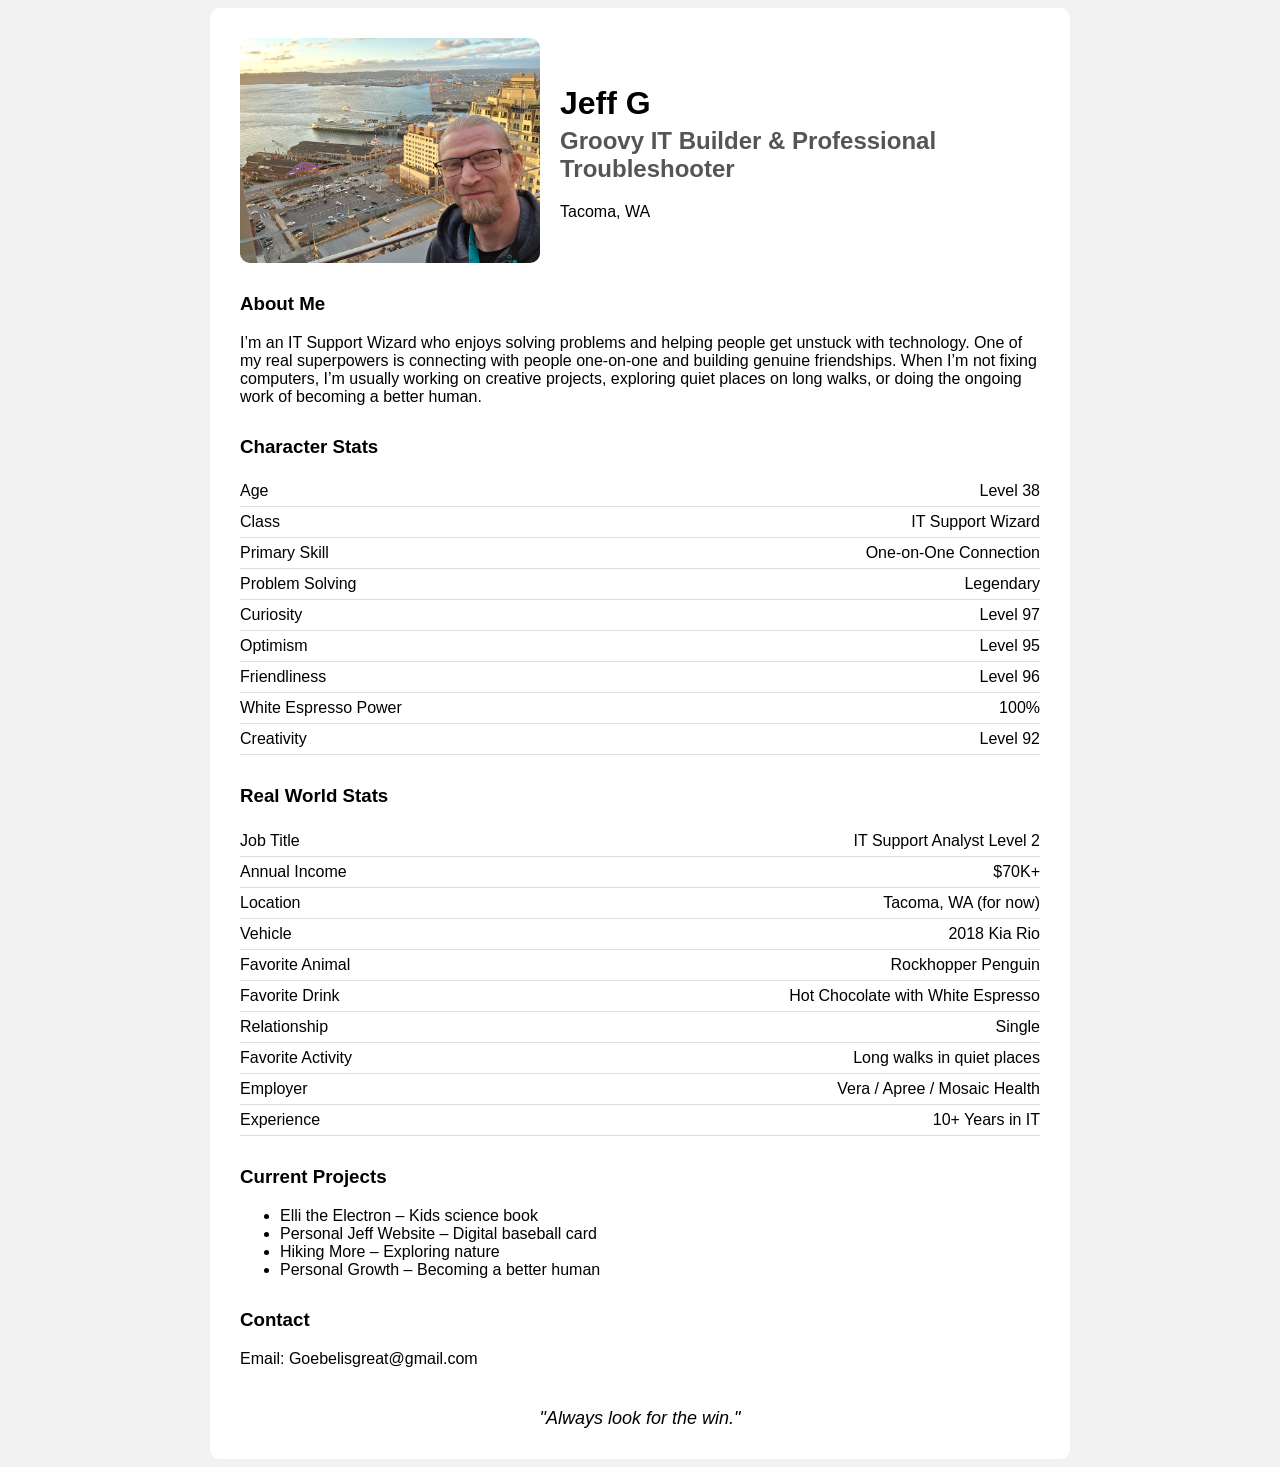
==== index.html @ f3b4740a "Add files via upload" ====
<!DOCTYPE html>
<html>

<head>
<title>Jeff G</title>

<style>

body{
    background-color:#f2f2f2;
    font-family:Arial, sans-serif;
}

.container{
    width:800px;
    margin:auto;
    background:white;
    padding:30px;
    border-radius:10px;
}

.header{
    display:flex;
    align-items:center;
    gap:20px;
}

.header img{
    width:300px;
    border-radius:10px;
}

.section{
    margin-top:30px;
}

.stat{
    display:flex;
    justify-content:space-between;
    border-bottom:1px solid #ddd;
    padding:6px 0;
}

h1{
    margin-bottom:5px;
}

h2{
    margin-top:0;
    color:#555;
}

.motto{
    text-align:center;
    margin-top:40px;
    font-style:italic;
    font-size:18px;
}

</style>
</head>

<body>

<div class="container">

<div class="header">

<img src="jeff.jpg">

<div>
<h1>Jeff G</h1>
<h2>Groovy IT Builder & Professional Troubleshooter</h2>
<p>Tacoma, WA</p>
</div>

</div>

<div class="section">
<h3>About Me</h3>

<p>
I’m an IT Support Wizard who enjoys solving problems and helping people get unstuck with technology.
One of my real superpowers is connecting with people one-on-one and building genuine friendships.
When I’m not fixing computers, I’m usually working on creative projects, exploring quiet places on long walks, or doing the ongoing work of becoming a better human.
</p>

</div>


<div class="section">
<h3>Character Stats</h3>

<div class="stat"><span>Age</span><span>Level 38</span></div>
<div class="stat"><span>Class</span><span>IT Support Wizard</span></div>
<div class="stat"><span>Primary Skill</span><span>One-on-One Connection</span></div>
<div class="stat"><span>Problem Solving</span><span>Legendary</span></div>
<div class="stat"><span>Curiosity</span><span>Level 97</span></div>
<div class="stat"><span>Optimism</span><span>Level 95</span></div>
<div class="stat"><span>Friendliness</span><span>Level 96</span></div>
<div class="stat"><span>White Espresso Power</span><span>100%</span></div>
<div class="stat"><span>Creativity</span><span>Level 92</span></div>

</div>


<div class="section">
<h3>Real World Stats</h3>

<div class="stat"><span>Job Title</span><span>IT Support Analyst Level 2</span></div>
<div class="stat"><span>Annual Income</span><span>$70K+</span></div>
<div class="stat"><span>Location</span><span>Tacoma, WA (for now)</span></div>
<div class="stat"><span>Vehicle</span><span>2018 Kia Rio</span></div>
<div class="stat"><span>Favorite Animal</span><span>Rockhopper Penguin</span></div>
<div class="stat"><span>Favorite Drink</span><span>Hot Chocolate with White Espresso</span></div>
<div class="stat"><span>Relationship</span><span>Single</span></div>
<div class="stat"><span>Favorite Activity</span><span>Long walks in quiet places</span></div>
<div class="stat"><span>Employer</span><span>Vera / Apree / Mosaic Health</span></div>
<div class="stat"><span>Experience</span><span>10+ Years in IT</span></div>

</div>


<div class="section">
<h3>Current Projects</h3>

<ul>
<li>Elli the Electron – Kids science book</li>
<li>Personal Jeff Website – Digital baseball card</li>
<li>Hiking More – Exploring nature</li>
<li>Personal Growth – Becoming a better human</li>
</ul>

</div>


<div class="section">
<h3>Contact</h3>

<p>Email: Goebelisgreat@gmail.com</p>

</div>


<div class="motto">
"Always look for the win."
</div>

</div>

</body>
</html>
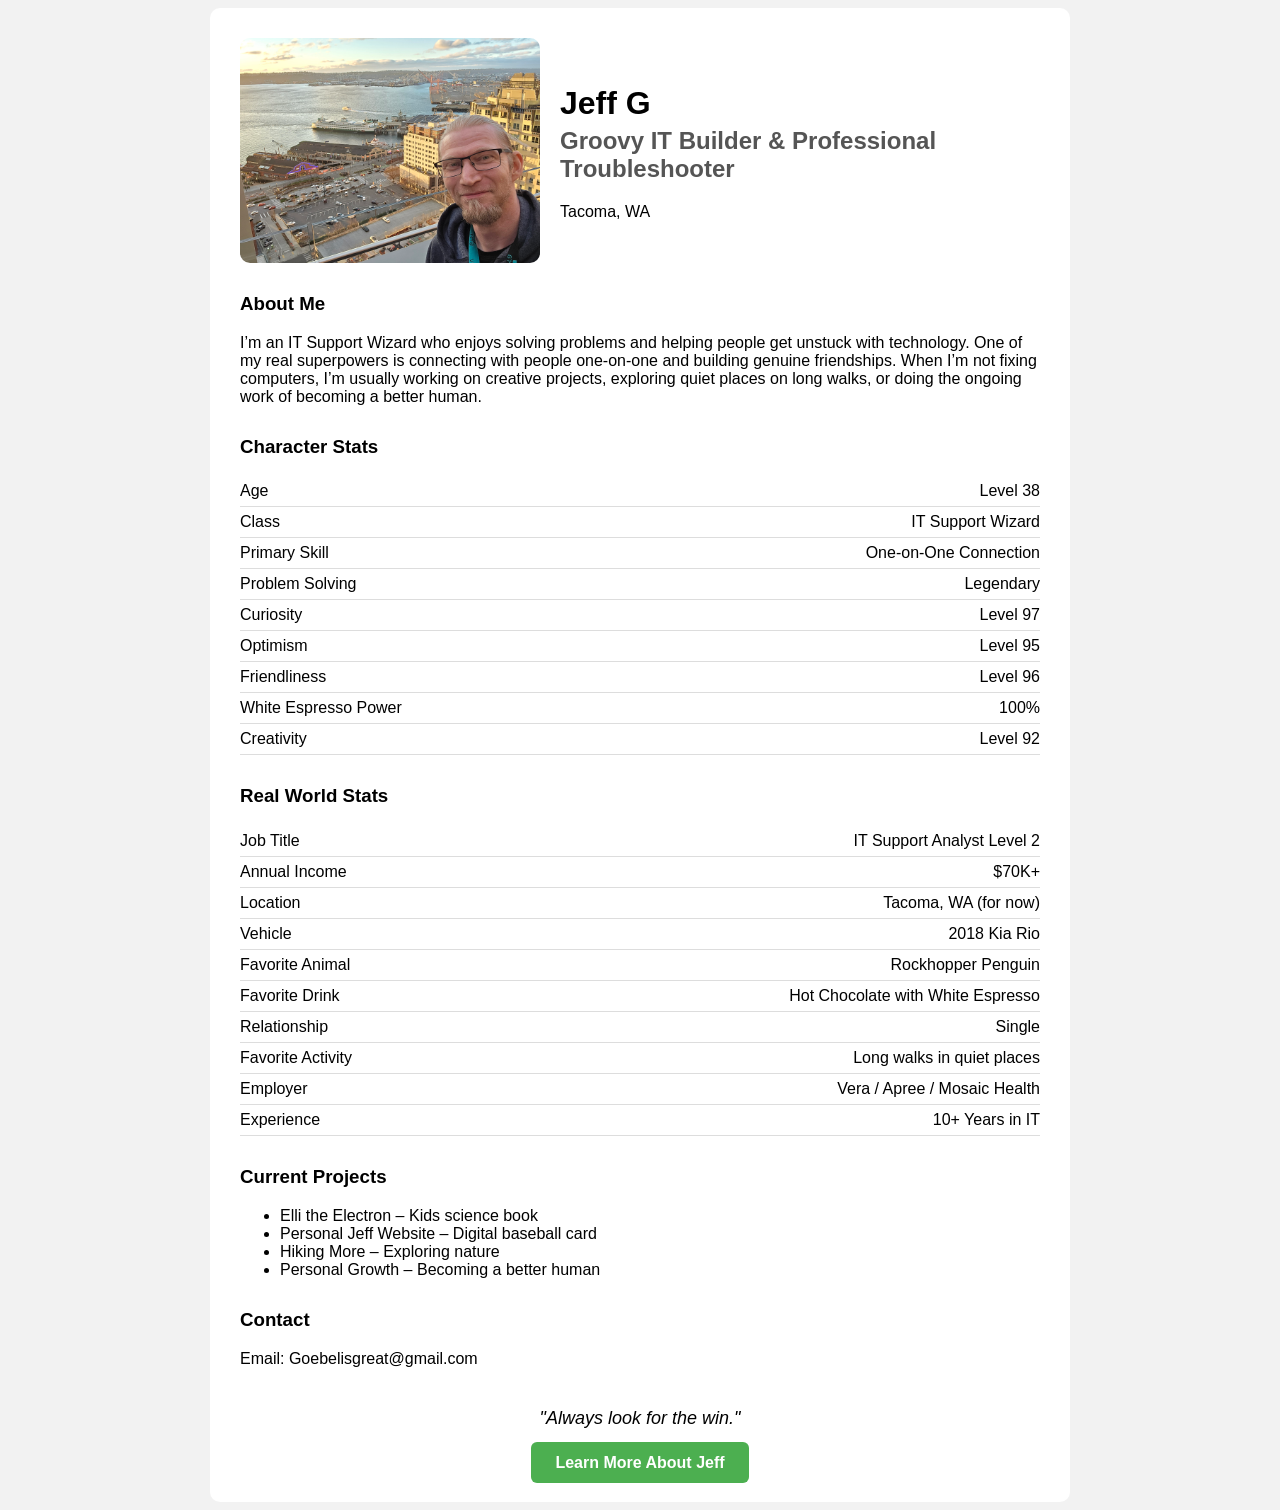
==== commit aafdc580: "Update index.html adding click to page 2" ====
--- a/index.html
+++ b/index.html
@@ -146,7 +146,20 @@
 "Always look for the win."
 </div>
 
+<div style="text-align:center; margin-top:25px;">
+<a href="page2.html" style="
+    background-color:#4CAF50;
+    color:white;
+    padding:12px 24px;
+    text-decoration:none;
+    border-radius:6px;
+    font-weight:bold;
+">
+Learn More About Jeff
+</a>
+</div>    
+    
 </div>
 
 </body>
-</html>+</html>
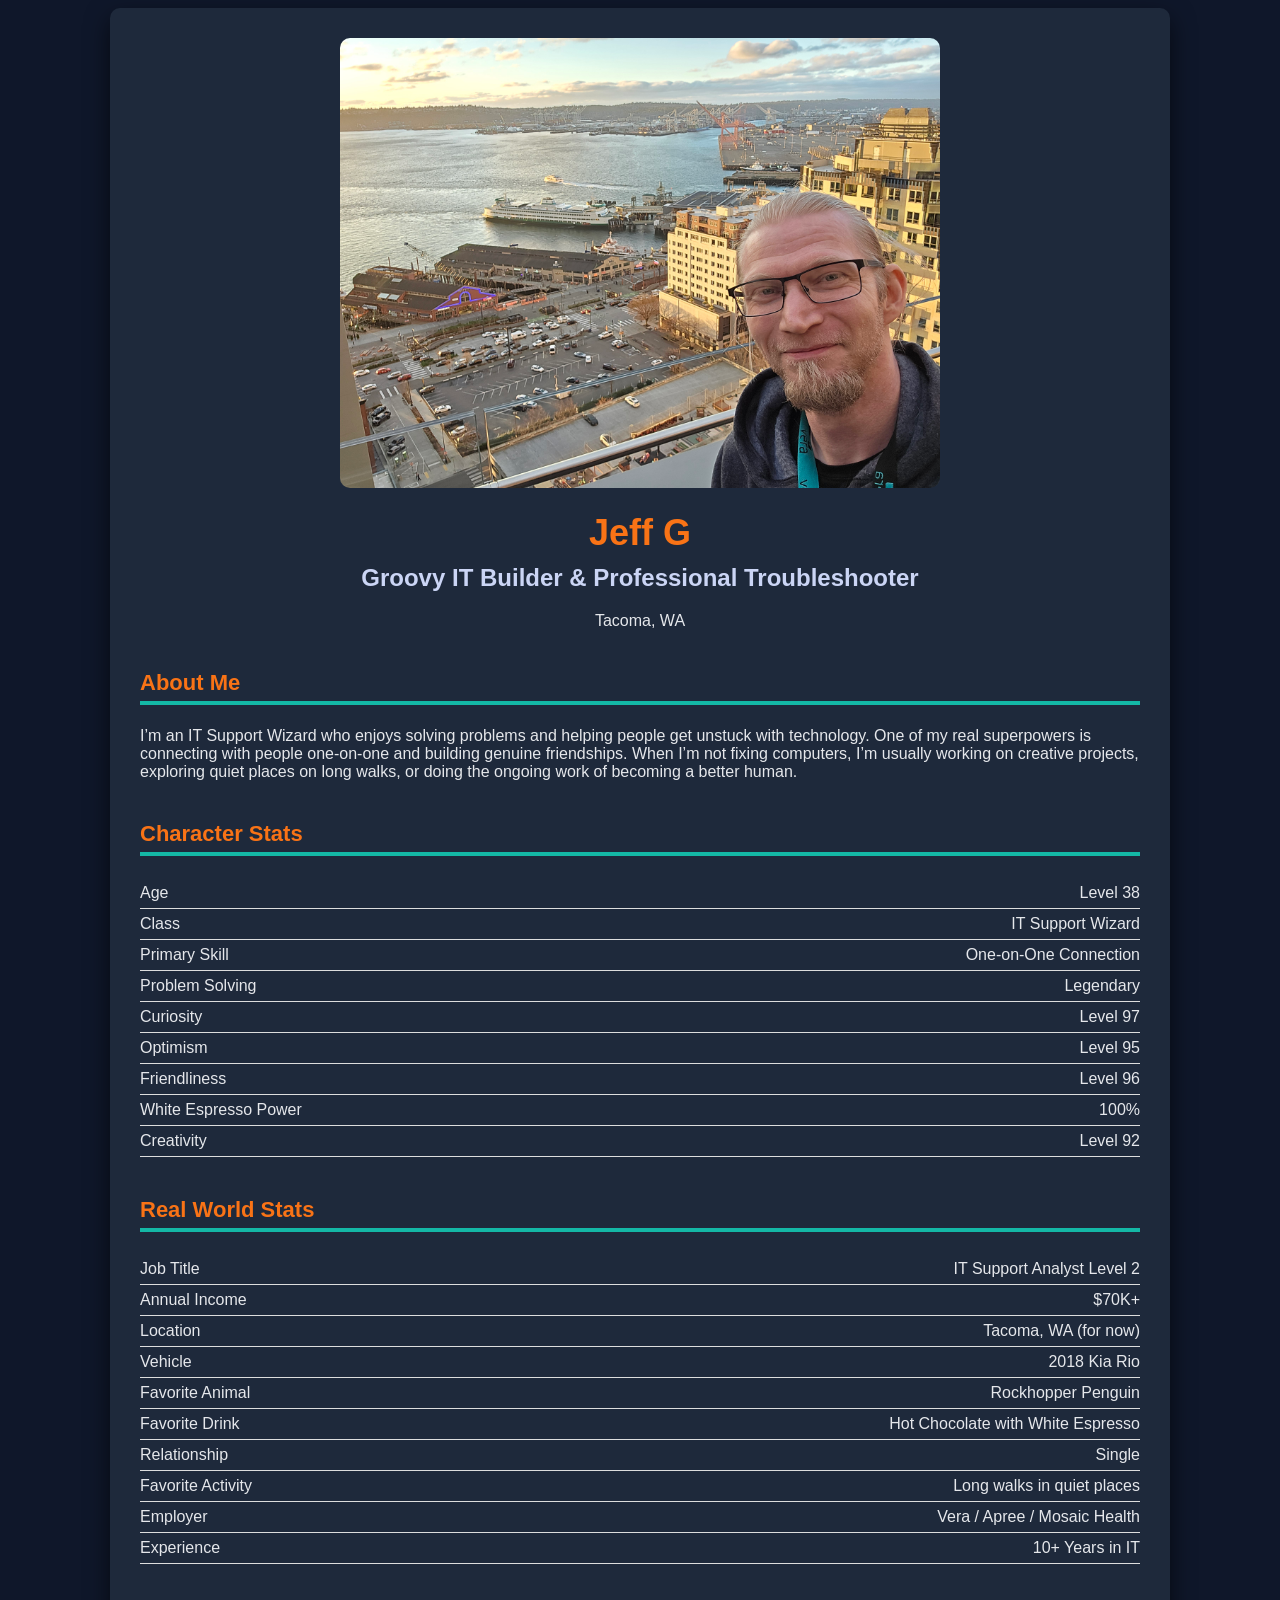
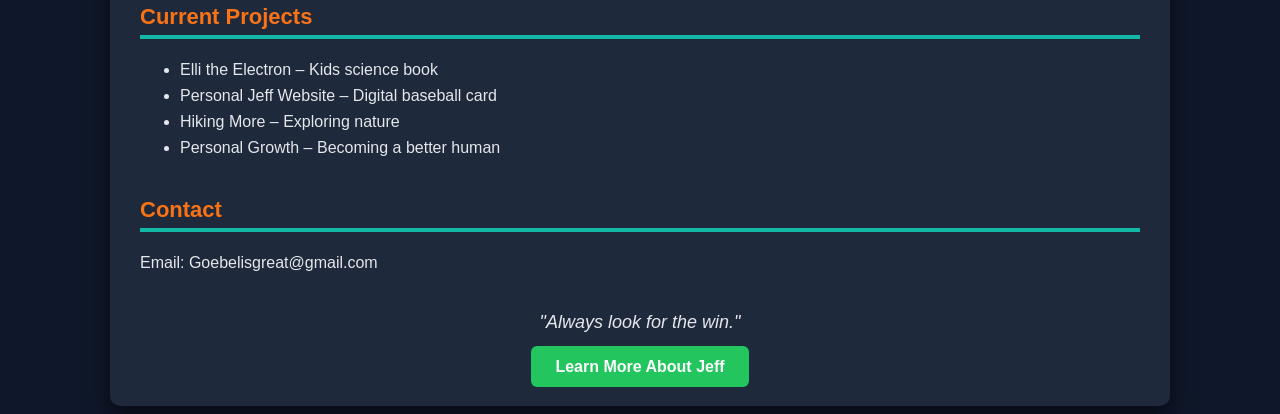
==== commit dbd3c5b6: "Add files via upload Whole new website  Updated colors and format add another photo and a CSS file" ====
--- a/index.html
+++ b/index.html
@@ -4,60 +4,8 @@
 <head>
 <title>Jeff G</title>
 
-<style>
+<link rel="stylesheet" href="style.css">
 
-body{
-    background-color:#f2f2f2;
-    font-family:Arial, sans-serif;
-}
-
-.container{
-    width:800px;
-    margin:auto;
-    background:white;
-    padding:30px;
-    border-radius:10px;
-}
-
-.header{
-    display:flex;
-    align-items:center;
-    gap:20px;
-}
-
-.header img{
-    width:300px;
-    border-radius:10px;
-}
-
-.section{
-    margin-top:30px;
-}
-
-.stat{
-    display:flex;
-    justify-content:space-between;
-    border-bottom:1px solid #ddd;
-    padding:6px 0;
-}
-
-h1{
-    margin-bottom:5px;
-}
-
-h2{
-    margin-top:0;
-    color:#555;
-}
-
-.motto{
-    text-align:center;
-    margin-top:40px;
-    font-style:italic;
-    font-size:18px;
-}
-
-</style>
 </head>
 
 <body>
@@ -148,7 +96,7 @@
 
 <div style="text-align:center; margin-top:25px;">
 <a href="page2.html" style="
-    background-color:#4CAF50;
+    background-color:#22c55e;
     color:white;
     padding:12px 24px;
     text-decoration:none;
@@ -162,4 +110,4 @@
 </div>
 
 </body>
-</html>
+</html>
--- a/style.css
+++ b/style.css
@@ -0,0 +1,83 @@
+body{
+    background-color:#0f172a;
+    font-family:Arial, sans-serif;
+}
+
+.container{
+    max-width:1000px;
+    width:90%;
+    margin:auto;
+    background:#1e293b;
+    padding:30px;
+    border-radius:10px;
+    box-shadow:0 10px 25px rgba(0,0,0,0.6);
+    color:#e5e7eb;
+}
+
+.header{
+    text-align:center;
+    align-items:center;
+    gap:20px;
+}
+
+.header img{
+    width:600px;
+    max-width:100%;
+    border-radius:10px;
+    display:block;
+    margin:0 auto 20px auto;
+}
+
+.section{
+    margin-top:40px;
+}
+
+.stat{
+    display:flex;
+    justify-content:space-between;
+    border-bottom:1px solid #ddd;
+    padding:6px 0;
+}
+
+h1 {
+    text-align: center;
+    margin-bottom: 10px;
+    color:#f97316;
+    font-size:36px;
+}
+
+h2{
+    margin-top:0;
+    color:#cbd5f5;
+}
+
+h3{
+    color:#f97316;
+    border-bottom:4px solid #14b8a6;
+    padding-bottom:5px;
+    font-size:22px;
+}
+
+li b{
+    font-size:16px;
+    color:#eab308;
+}
+
+li{
+    margin-bottom:8px;
+}
+
+.profile-photo{
+    width:500px;
+    max-width:100%;
+    display:block;
+    margin:20px auto;
+    border-radius:10px;
+}
+
+.motto{
+    text-align:center;
+    margin-top:40px;
+    font-style:italic;
+    font-size:18px;
+}
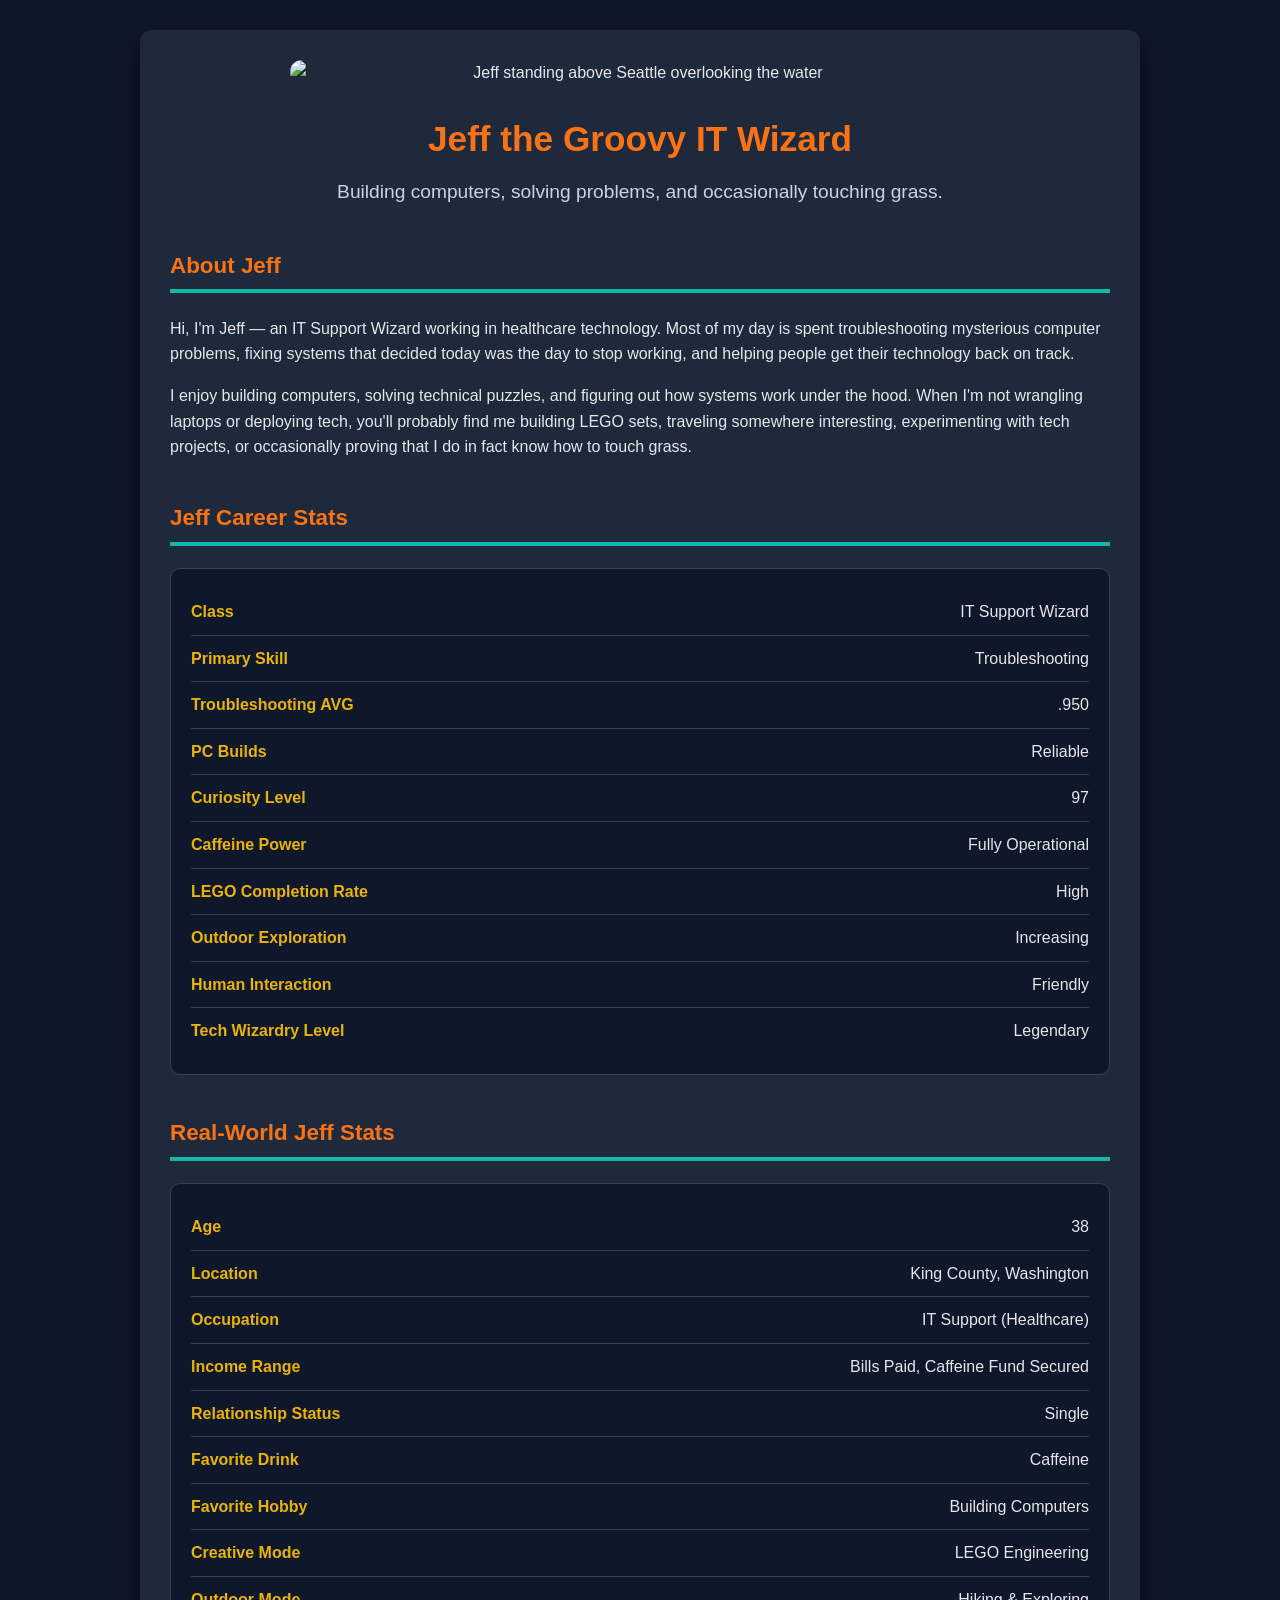
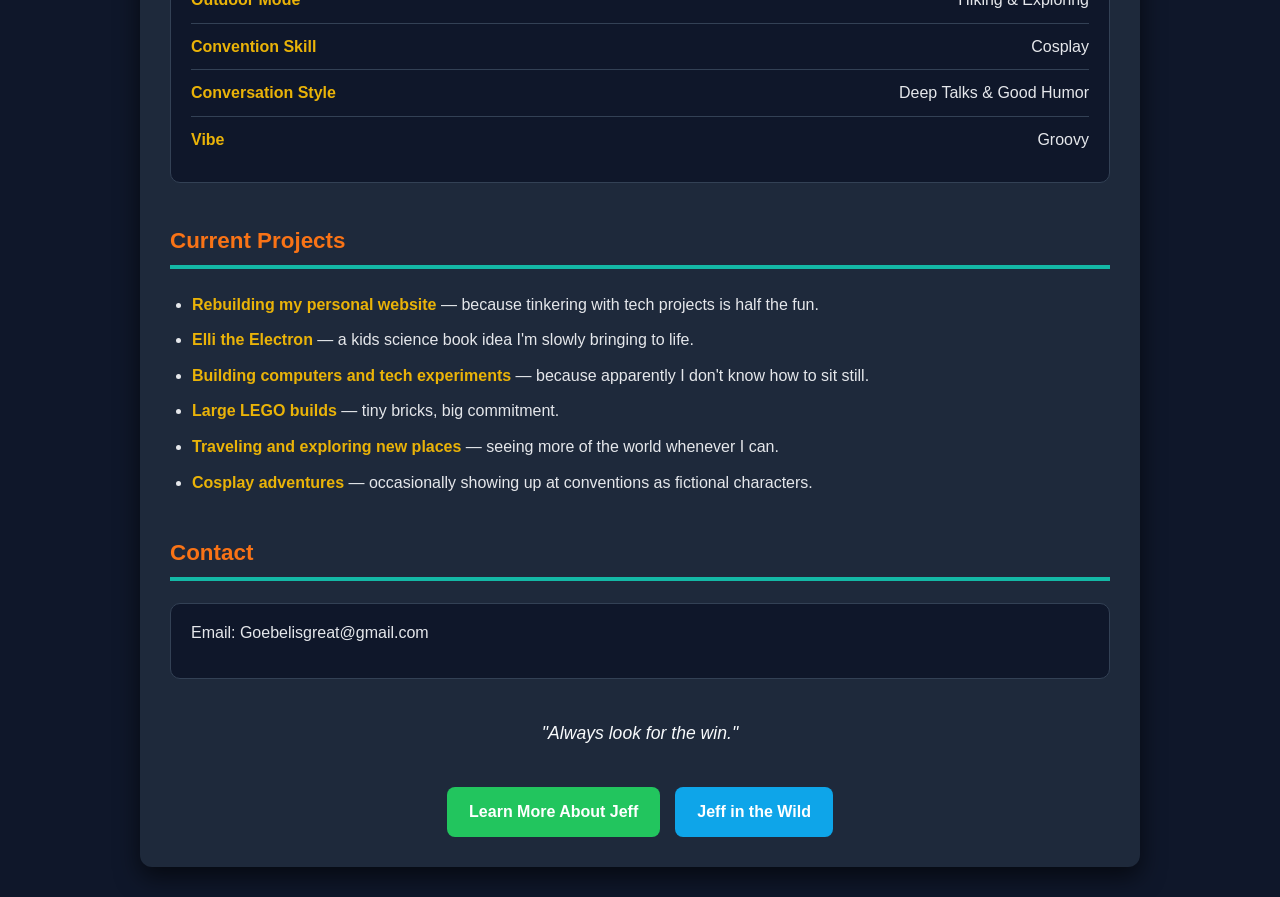
==== commit e6e5defa: "Add files via upload" ====
--- a/index.html
+++ b/index.html
@@ -1,113 +1,184 @@
 <!DOCTYPE html>
-<html>
-
+<html lang="en">
 <head>
-<title>Jeff G</title>
-
-<link rel="stylesheet" href="style.css">
-
+    <meta charset="UTF-8">
+    <meta name="viewport" content="width=device-width, initial-scale=1.0">
+    <title>About Jeff</title>
+    <link rel="stylesheet" href="style.css">
 </head>
-
 <body>
 
-<div class="container">
+    <div class="container">
 
-<div class="header">
+        <div class="header">
+            <img src="jeff.jpg" alt="Jeff standing above Seattle overlooking the water" class="hero-photo">
 
-<img src="jeff.jpg">
+            <h1>Jeff the Groovy IT Wizard</h1>
+            <h2>Building computers, solving problems, and occasionally touching grass.</h2>
+        </div>
 
-<div>
-<h1>Jeff G</h1>
-<h2>Groovy IT Builder & Professional Troubleshooter</h2>
-<p>Tacoma, WA</p>
-</div>
+        <div class="section">
+            <h3>About Jeff</h3>
+            <p>
+                Hi, I'm Jeff — an IT Support Wizard working in healthcare technology. Most of my day is spent troubleshooting mysterious computer problems, fixing systems that decided today was the day to stop working, and helping people get their technology back on track.
+            </p>
+            <p>
+                I enjoy building computers, solving technical puzzles, and figuring out how systems work under the hood. When I'm not wrangling laptops or deploying tech, you'll probably find me building LEGO sets, traveling somewhere interesting, experimenting with tech projects, or occasionally proving that I do in fact know how to touch grass.
+            </p>
+        </div>
+
+        <div class="section">
+            <h3>Jeff Career Stats</h3>
+
+            <div class="stats-box">
+                <div class="stat">
+                    <span class="stat-label">Class</span>
+                    <span class="stat-value">IT Support Wizard</span>
+                </div>
+
+                <div class="stat">
+                    <span class="stat-label">Primary Skill</span>
+                    <span class="stat-value">Troubleshooting</span>
+                </div>
+
+                <div class="stat">
+                    <span class="stat-label">Troubleshooting AVG</span>
+                    <span class="stat-value">.950</span>
+                </div>
+
+                <div class="stat">
+                    <span class="stat-label">PC Builds</span>
+                    <span class="stat-value">Reliable</span>
+                </div>
+
+                <div class="stat">
+                    <span class="stat-label">Curiosity Level</span>
+                    <span class="stat-value">97</span>
+                </div>
+
+                <div class="stat">
+                    <span class="stat-label">Caffeine Power</span>
+                    <span class="stat-value">Fully Operational</span>
+                </div>
+
+                <div class="stat">
+                    <span class="stat-label">LEGO Completion Rate</span>
+                    <span class="stat-value">High</span>
+                </div>
+
+                <div class="stat">
+                    <span class="stat-label">Outdoor Exploration</span>
+                    <span class="stat-value">Increasing</span>
+                </div>
+
+                <div class="stat">
+                    <span class="stat-label">Human Interaction</span>
+                    <span class="stat-value">Friendly</span>
+                </div>
+
+                <div class="stat">
+                    <span class="stat-label">Tech Wizardry Level</span>
+                    <span class="stat-value">Legendary</span>
+                </div>
+            </div>
+        </div>
+
+<div class="section">
+    <h3>Real-World Jeff Stats</h3>
+
+    <div class="stats-box">
+
+    <div class="stat">
+        <span class="stat-label">Age</span>
+        <span class="stat-value">38</span>
+    </div>
+
+    <div class="stat">
+        <span class="stat-label">Location</span>
+        <span class="stat-value">King County, Washington</span>
+    </div>
+
+    <div class="stat">
+        <span class="stat-label">Occupation</span>
+        <span class="stat-value">IT Support (Healthcare)</span>
+    </div>
+
+    <div class="stat">
+        <span class="stat-label">Income Range</span>
+        <span class="stat-value">Bills Paid, Caffeine Fund Secured</span>
+    </div>
+
+    <div class="stat">
+        <span class="stat-label">Relationship Status</span>
+        <span class="stat-value">Single</span>
+    </div>
+
+    <div class="stat">
+        <span class="stat-label">Favorite Drink</span>
+        <span class="stat-value">Caffeine</span>
+    </div>
+
+    <div class="stat">
+        <span class="stat-label">Favorite Hobby</span>
+        <span class="stat-value">Building Computers</span>
+    </div>
+
+    <div class="stat">
+        <span class="stat-label">Creative Mode</span>
+        <span class="stat-value">LEGO Engineering</span>
+    </div>
+
+    <div class="stat">
+        <span class="stat-label">Outdoor Mode</span>
+        <span class="stat-value">Hiking & Exploring</span>
+    </div>
+
+    <div class="stat">
+        <span class="stat-label">Convention Skill</span>
+        <span class="stat-value">Cosplay</span>
+    </div>
+
+    <div class="stat">
+        <span class="stat-label">Conversation Style</span>
+        <span class="stat-value">Deep Talks & Good Humor</span>
+    </div>
+
+    <div class="stat">
+        <span class="stat-label">Vibe</span>
+        <span class="stat-value">Groovy</span>
+    </div>
 
 </div>
+</div>
+        <div class="section">
+            <h3>Current Projects</h3>
+            <ul>
+                <li><b>Rebuilding my personal website</b> — because tinkering with tech projects is half the fun.</li>
+                <li><b>Elli the Electron</b> — a kids science book idea I'm slowly bringing to life.</li>
+                <li><b>Building computers and tech experiments</b> — because apparently I don't know how to sit still.</li>
+                <li><b>Large LEGO builds</b> — tiny bricks, big commitment.</li>
+                <li><b>Traveling and exploring new places</b> — seeing more of the world whenever I can.</li>
+                <li><b>Cosplay adventures</b> — occasionally showing up at conventions as fictional characters.</li>
+            </ul>
+        </div>
 
-<div class="section">
-<h3>About Me</h3>
+        <div class="section">
+            <h3>Contact</h3>
+            <div class="contact-box">
+                <p>Email: Goebelisgreat@gmail.com</p>
+            </div>
+        </div>
 
-<p>
-I’m an IT Support Wizard who enjoys solving problems and helping people get unstuck with technology.
-One of my real superpowers is connecting with people one-on-one and building genuine friendships.
-When I’m not fixing computers, I’m usually working on creative projects, exploring quiet places on long walks, or doing the ongoing work of becoming a better human.
-</p>
+        <div class="motto">
+            "Always look for the win."
+        </div>
 
-</div>
+        <div class="bottom-nav">
+            <a href="wizardry.html" class="nav-button">Learn More About Jeff</a>
+            <a href="wild.html" class="nav-button alt">Jeff in the Wild</a>
+        </div>
 
-
-<div class="section">
-<h3>Character Stats</h3>
-
-<div class="stat"><span>Age</span><span>Level 38</span></div>
-<div class="stat"><span>Class</span><span>IT Support Wizard</span></div>
-<div class="stat"><span>Primary Skill</span><span>One-on-One Connection</span></div>
-<div class="stat"><span>Problem Solving</span><span>Legendary</span></div>
-<div class="stat"><span>Curiosity</span><span>Level 97</span></div>
-<div class="stat"><span>Optimism</span><span>Level 95</span></div>
-<div class="stat"><span>Friendliness</span><span>Level 96</span></div>
-<div class="stat"><span>White Espresso Power</span><span>100%</span></div>
-<div class="stat"><span>Creativity</span><span>Level 92</span></div>
-
-</div>
-
-
-<div class="section">
-<h3>Real World Stats</h3>
-
-<div class="stat"><span>Job Title</span><span>IT Support Analyst Level 2</span></div>
-<div class="stat"><span>Annual Income</span><span>$70K+</span></div>
-<div class="stat"><span>Location</span><span>Tacoma, WA (for now)</span></div>
-<div class="stat"><span>Vehicle</span><span>2018 Kia Rio</span></div>
-<div class="stat"><span>Favorite Animal</span><span>Rockhopper Penguin</span></div>
-<div class="stat"><span>Favorite Drink</span><span>Hot Chocolate with White Espresso</span></div>
-<div class="stat"><span>Relationship</span><span>Single</span></div>
-<div class="stat"><span>Favorite Activity</span><span>Long walks in quiet places</span></div>
-<div class="stat"><span>Employer</span><span>Vera / Apree / Mosaic Health</span></div>
-<div class="stat"><span>Experience</span><span>10+ Years in IT</span></div>
-
-</div>
-
-
-<div class="section">
-<h3>Current Projects</h3>
-
-<ul>
-<li>Elli the Electron – Kids science book</li>
-<li>Personal Jeff Website – Digital baseball card</li>
-<li>Hiking More – Exploring nature</li>
-<li>Personal Growth – Becoming a better human</li>
-</ul>
-
-</div>
-
-
-<div class="section">
-<h3>Contact</h3>
-
-<p>Email: Goebelisgreat@gmail.com</p>
-
-</div>
-
-
-<div class="motto">
-"Always look for the win."
-</div>
-
-<div style="text-align:center; margin-top:25px;">
-<a href="page2.html" style="
-    background-color:#22c55e;
-    color:white;
-    padding:12px 24px;
-    text-decoration:none;
-    border-radius:6px;
-    font-weight:bold;
-">
-Learn More About Jeff
-</a>
-</div>    
-    
-</div>
+    </div>
 
 </body>
 </html>
--- a/style.css
+++ b/style.css
@@ -1,83 +1,325 @@
-body{
-    background-color:#0f172a;
-    font-family:Arial, sans-serif;
-}
-
-.container{
-    max-width:1000px;
-    width:90%;
-    margin:auto;
-    background:#1e293b;
-    padding:30px;
-    border-radius:10px;
-    box-shadow:0 10px 25px rgba(0,0,0,0.6);
-    color:#e5e7eb;
-}
-
-.header{
-    text-align:center;
-    align-items:center;
-    gap:20px;
-}
-
-.header img{
-    width:600px;
-    max-width:100%;
-    border-radius:10px;
-    display:block;
-    margin:0 auto 20px auto;
-}
-
-.section{
-    margin-top:40px;
-}
-
-.stat{
-    display:flex;
-    justify-content:space-between;
-    border-bottom:1px solid #ddd;
-    padding:6px 0;
-}
+/* =========================
+   GLOBAL / SITE-WIDE STYLES
+========================= */
+
+* {
+    box-sizing: border-box;
+}
+
+body {
+    margin: 0;
+    background-color: #0f172a;
+    color: #e5e7eb;
+    font-family: Arial, sans-serif;
+    line-height: 1.6;
+}
+
+.container {
+    max-width: 1000px;
+    width: 90%;
+    margin: 30px auto;
+    background: #1e293b;
+    padding: 30px;
+    border-radius: 12px;
+    box-shadow: 0 10px 25px rgba(0, 0, 0, 0.6);
+}
+
+/* =========================
+   HEADERS / TEXT
+========================= */
 
 h1 {
     text-align: center;
+    margin: 20px 0 10px;
+    color: #f97316;
+    font-size: 2.2rem;
+}
+
+h2 {
+    text-align: center;
+    margin-top: 0;
+    margin-bottom: 20px;
+    color: #cbd5e1;
+    font-size: 1.2rem;
+    font-weight: normal;
+}
+
+h3 {
+    color: #f97316;
+    border-bottom: 4px solid #14b8a6;
+    padding-bottom: 6px;
+    font-size: 1.4rem;
+    margin-top: 0;
+}
+
+p {
+    margin-top: 0;
+}
+
+.section {
+    margin-top: 40px;
+}
+
+.intro-text {
+    text-align: center;
+    max-width: 800px;
+    margin: 0 auto 20px;
+    color: #dbe4ee;
+}
+
+/* =========================
+   HERO / MAIN PHOTO
+========================= */
+
+.header {
+    text-align: center;
+}
+
+.hero-photo {
+    width: 100%;
+    max-width: 700px;
+    display: block;
+    margin: 0 auto 25px;
+    border-radius: 12px;
+}
+
+.profile-photo {
+    width: 100%;
+    max-width: 500px;
+    display: block;
+    margin: 20px auto;
+    border-radius: 12px;
+}
+
+/* =========================
+   LINKS
+========================= */
+
+a {
+    color: #93c5fd;
+}
+
+a:hover {
+    color: #f97316;
+}
+
+/* =========================
+   JEFF CAREER STATS
+========================= */
+
+.stats-box {
+    background: #0f172a;
+    border: 1px solid #334155;
+    border-radius: 10px;
+    padding: 20px;
+    margin-top: 20px;
+}
+
+.stat {
+    display: flex;
+    justify-content: space-between;
+    gap: 20px;
+    border-bottom: 1px solid #334155;
+    padding: 10px 0;
+}
+
+.stat:last-child {
+    border-bottom: none;
+}
+
+.stat-label {
+    font-weight: bold;
+    color: #eab308;
+}
+
+.stat-value {
+    text-align: right;
+    color: #e5e7eb;
+}
+
+/* =========================
+   LISTS
+========================= */
+
+ul {
+    padding-left: 22px;
+    margin-bottom: 0;
+}
+
+li {
     margin-bottom: 10px;
-    color:#f97316;
-    font-size:36px;
-}
-
-h2{
-    margin-top:0;
-    color:#cbd5f5;
-}
-
-h3{
-    color:#f97316;
-    border-bottom:4px solid #14b8a6;
-    padding-bottom:5px;
-    font-size:22px;
-}
-
-li b{
-    font-size:16px;
-    color:#eab308;
-}
-
-li{
-    margin-bottom:8px;
-}
-
-.profile-photo{
-    width:500px;
-    max-width:100%;
-    display:block;
-    margin:20px auto;
-    border-radius:10px;
-}
-
-.motto{
-    text-align:center;
-    margin-top:40px;
-    font-style:italic;
-    font-size:18px;
+}
+
+li b {
+    color: #eab308;
+}
+
+/* =========================
+   MOTTO / CLOSER
+========================= */
+
+.motto,
+.closer {
+    text-align: center;
+    margin-top: 40px;
+}
+
+.motto {
+    font-style: italic;
+    font-size: 1.1rem;
+    color: #f8fafc;
+}
+
+.closer p {
+    margin-bottom: 12px;
+}
+
+/* =========================
+   BOTTOM NAVIGATION
+========================= */
+
+.bottom-nav {
+    display: flex;
+    justify-content: center;
+    flex-wrap: wrap;
+    gap: 15px;
+    margin-top: 40px;
+}
+
+.nav-button {
+    display: inline-block;
+    background-color: #22c55e;
+    color: white;
+    padding: 12px 22px;
+    text-decoration: none;
+    border-radius: 8px;
+    font-weight: bold;
+    transition: background-color 0.2s ease, transform 0.2s ease;
+}
+
+.nav-button:hover {
+    background-color: #16a34a;
+    color: white;
+    transform: translateY(-2px);
+}
+
+/* Optional alternate button color */
+.nav-button.alt {
+    background-color: #0ea5e9;
+}
+
+.nav-button.alt:hover {
+    background-color: #0284c7;
+}
+
+/* =========================
+   GALLERY PAGE
+========================= */
+
+.gallery-section {
+    margin-top: 40px;
+}
+
+.gallery-grid {
+    display: grid;
+    grid-template-columns: repeat(auto-fit, minmax(220px, 1fr));
+    gap: 20px;
+    margin-top: 20px;
+}
+
+.gallery-item {
+    background: #0f172a;
+    border: 1px solid #334155;
+    border-radius: 10px;
+    overflow: hidden;
+    box-shadow: 0 6px 18px rgba(0, 0, 0, 0.35);
+}
+
+.gallery-item img {
+    width: 100%;
+    height: 350px;
+    object-fit: cover;
+    display: block;
+}
+
+.gallery-caption {
+    padding: 12px;
+    font-size: 0.95rem;
+    color: #dbe4ee;
+    text-align: center;
+}
+
+/* =========================
+   MEDIA GRID
+========================= */
+
+.media-grid {
+    display: grid;
+    grid-template-columns: repeat(auto-fit, minmax(220px, 1fr));
+    gap: 14px;
+    margin-top: 18px;
+}
+
+.media-item {
+    background: #0f172a;
+    border: 1px solid #334155;
+    border-radius: 8px;
+    padding: 10px 14px;
+    text-align: center;
+    font-weight: bold;
+    color: #eab308;
+}
+
+/* =========================
+   PAGE 2 / EXTENDED CONTENT
+========================= */
+
+.info-box {
+    background: #0f172a;
+    border-left: 4px solid #14b8a6;
+    padding: 18px;
+    border-radius: 8px;
+}
+
+/* =========================
+   CONTACT
+========================= */
+
+.contact-box {
+    background: #0f172a;
+    border: 1px solid #334155;
+    border-radius: 10px;
+    padding: 16px 20px;
+}
+
+/* =========================
+   RESPONSIVE TWEAKS
+========================= */
+
+@media (max-width: 768px) {
+    .container {
+        width: 94%;
+        padding: 20px;
+    }
+
+    h1 {
+        font-size: 1.8rem;
+    }
+
+    h2 {
+        font-size: 1.05rem;
+    }
+
+    .stat {
+        flex-direction: column;
+        gap: 4px;
+    }
+
+    .stat-value {
+        text-align: left;
+    }
+
+    .gallery-item img {
+        height: 200px;
+    }
 }
